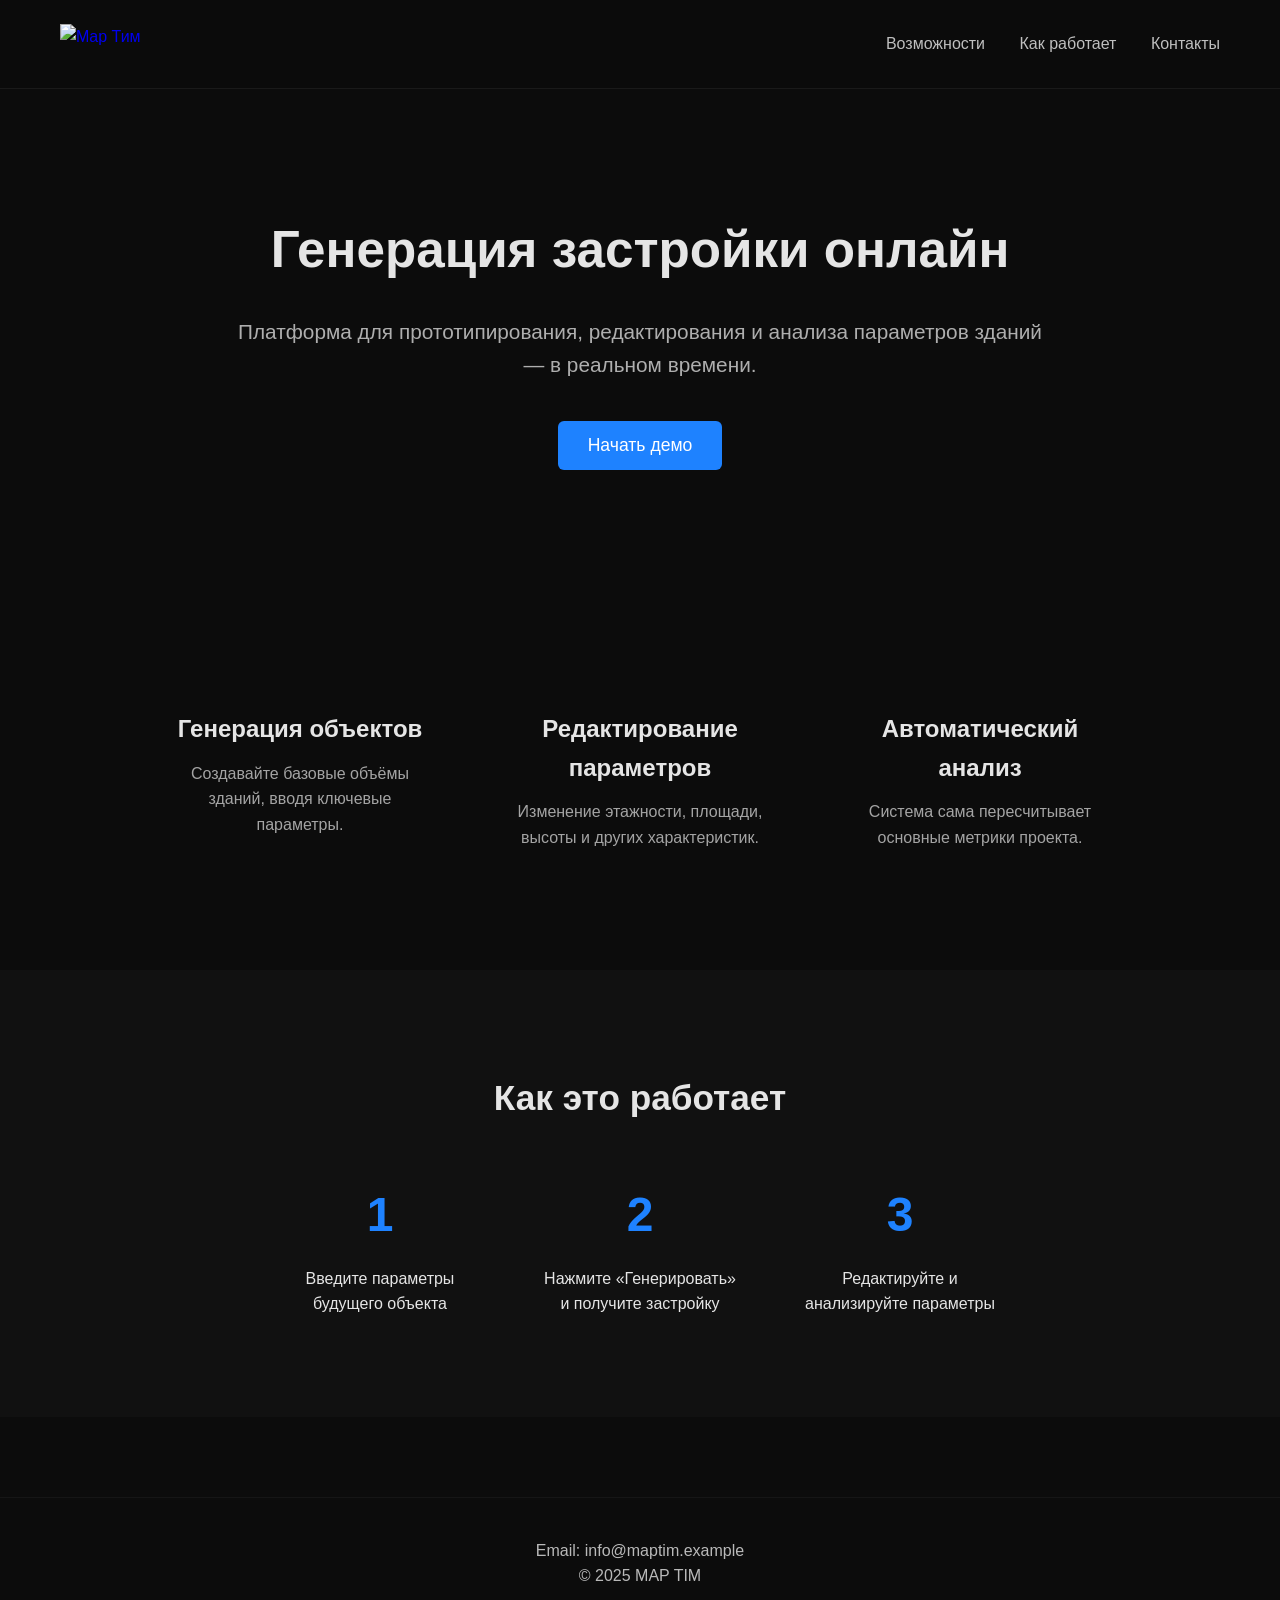
==== frontend/index.html @ 480f048e "structure upd" ====
<!DOCTYPE html>
<html lang="ru">
<head>
    <meta charset="UTF-8" />
    <meta name="viewport" content="width=device-width, initial-scale=1.0" />
    <title>Map Тим — Генерация Застройки</title>
    <link rel="stylesheet" href="style.css" />
</head>
<body>
    
<header class="header">
    <a href="index.html" class="logo-link">
        <img src="C:\vscode\startup\map tim logo.png" alt="Map Тим" class="logo-image">
    </a>
    <nav class="nav">
        <a href="#features">Возможности</a>
        <a href="#how">Как работает</a>
        <a href="#contact">Контакты</a>
    </nav>
</header>
<section class="hero">
    <h1 class="hero-title">Генерация застройки онлайн</h1>
    <p class="hero-subtitle">
        Платформа для прототипирования, редактирования и анализа параметров зданий — в реальном времени.
    </p>
    <button class="btn-primary" id="startDemo">Начать демо</button>
</section>

<section class="features" id="features">
    <div class="feature">
        <h3>Генерация объектов</h3>
        <p>Создавайте базовые объёмы зданий, вводя ключевые параметры.</p>
    </div>
    <div class="feature">
        <h3>Редактирование параметров</h3>
        <p>Изменение этажности, площади, высоты и других характеристик.</p>
    </div>
    <div class="feature">
        <h3>Автоматический анализ</h3>
        <p>Система сама пересчитывает основные метрики проекта.</p>
    </div>
</section>

<section class="how" id="how">
    <h2 class="section-title">Как это работает</h2>
    <div class="steps">
        <div class="step">
            <div class="num">1</div>
            <p>Введите параметры будущего объекта</p>
        </div>
        <div class="step">
            <div class="num">2</div>
            <p>Нажмите «Генерировать» и получите застройку</p>
        </div>
        <div class="step">
            <div class="num">3</div>
            <p>Редактируйте и анализируйте параметры</p>
        </div>
    </div>
</section>

<footer class="footer" id="contact">
    <p>Email: info@maptim.example</p>
    <p>© 2025 MAP TIM</p>
</footer>

<script src="app.js"></script>
</body>
<div id="demoModal" class="modal-overlay" style="display:none;">
  <div class="modal-content">
    <button id="closeModal" class="modal-close">&times;</button>
    <h2 class="modal-title">Введите ключ для доступа к демо версии</h2>
    <input type="text" id="accessKeyInput" class="modal-input" placeholder="Ваш ключ доступа">
    <button  id="accessKeyBtn" class="btn-primary modal-btn">Войти</button>
    <div class="modal-divider"></div>
    <button id="noKeyBtn" class="modal-link">Нет ключа</button>
    <div id="tgForm" style="display:none; margin-top:20px;">
      <label for="tgUsername" class="modal-label">Введите почту:</label>
      <input type="text" id="tgUsername" class="modal-input" placeholder="mail@example.com">
      <button id="getKeyBtn" class="btn-primary modal-btn-small">Отправить</button>
      <small class="modal-small">Бот отправит вам уникальный 16-значный ключ доступа</small>
    </div>
  </div>
</div>
</html>
---- frontend/style.css ----
* {
    margin: 0;
    padding: 0;
    box-sizing: border-box;
}

body {
    font-family: "Inter", Arial, sans-serif;
    background: #0c0c0c;
    color: #e5e5e5;
    line-height: 1.6;
}

.header {
    width: 100%;
    padding: 24px 60px;
    display: flex;
    justify-content: space-between;
    align-items: center;
    border-bottom: 1px solid #1a1a1a;
    position: sticky;
    top: 0;
    background: rgba(12, 12, 12, 0.9);
    backdrop-filter: blur(6px);
}

.logo {
    font-size: 1.6rem;
    font-weight: 700;
    letter-spacing: 2px;
}

.nav a {
    margin-left: 30px;
    font-size: 1rem;
    color: #bfbfbf;
    text-decoration: none;
    transition: 0.25s;
}

.nav a:hover {
    color: #ffffff;
}

.hero {
    padding: 120px 40px;
    text-align: center;
    max-width: 900px;
    margin: auto;
}

.hero-title {
    font-size: 3.2rem;
    font-weight: 800;
    margin-bottom: 24px;
}

.hero-subtitle {
    font-size: 1.3rem;
    opacity: 0.75;
    margin-bottom: 40px;
}

.btn-primary {
    padding: 14px 30px;
    font-size: 1.1rem;
    background: #1e82ff;
    border: none;
    color: #fff;
    border-radius: 6px;
    cursor: pointer;
    transition: 0.25s;
}

.btn-primary:hover {
    background: #006dff;
}

.features {
    padding: 100px 40px;
    display: flex;
    justify-content: center;
    gap: 40px;
}

.feature {
    width: 300px;
    padding: 20px;
    text-align: center;
}

.feature h3 {
    font-size: 1.5rem;
    margin-bottom: 12px;
}

.feature p {
    font-size: 1rem;
    opacity: 0.7;
}

.how {
    padding: 100px 40px;
    background: #111111;
}

.section-title {
    text-align: center;
    font-size: 2.2rem;
    margin-bottom: 50px;
}

.steps {
    display: flex;
    justify-content: center;
    gap: 60px;
}

.step {
    text-align: center;
    width: 200px;
}

.num {
    font-size: 3rem;
    font-weight: 900;
    color: #1e82ff;
    margin-bottom: 12px;
}


.footer {
    padding: 40px;
    text-align: center;
    border-top: 1px solid #1a1a1a;
    opacity: 0.8;
    margin-top: 80px;
}
.demo-container {
    padding: 40px;
    max-width: 1200px;
    margin: 0 auto;
}

.map-container {
    height: 600px;
    width: 100%;
    border-radius: 8px;
    overflow: hidden;
    margin-top: 30px;
    box-shadow: 0 4px 20px rgba(0, 0, 0, 0.3);
}

.demo-controls {
    display: flex;
    gap: 15px;
    margin-bottom: 20px;
    flex-wrap: wrap;
}

.control-btn {
    padding: 10px 20px;
    background: #1e82ff;
    border: none;
    color: white;
    border-radius: 4px;
    cursor: pointer;
    transition: 0.25s;
    font-size: 0.9rem;
}

.control-btn:hover {
    background: #006dff;
}

.back-btn {
    background: #555;
}

.back-btn:hover {
    background: #666;
}
.logo-link {
    text-decoration: none;
    display: flex;
    align-items: center;
}

.logo-image {
    height: 40px; 
    width: auto;
    transition: opacity 0.25s;
}

.logo-image:hover {
    opacity: 0.8;
}
.modal-overlay {
  position: fixed;
  top: 0; left: 0; width: 100vw; height: 100vh;
  background: rgba(12,12,12,0.97);
  backdrop-filter: blur(6px);
  display: flex; align-items: center; justify-content: center;
  z-index: 1000;
}

.modal-content {
  background: #181818;
  border-radius: 10px;
  padding: 40px 32px;
  box-shadow: 0 6px 32px rgba(0,0,0,0.45);
  min-width: 350px; max-width: 90vw;
  text-align: center;
}

.modal-title {
  font-size: 1.6rem;
  color: #e5e5e5;
  margin-bottom: 18px;
  font-weight: 700;
}

.modal-input {
  width: 80%;
  padding: 12px;
  margin: 12px auto;
  border-radius: 6px;
  border: 1px solid #222;
  background: #101010;
  color: #e5e5e5;
}

.modal-btn, .modal-btn-small {
  margin-top: 12px;
  width: 70%;
  padding: 12px;
}

.modal-btn-small {
  font-size: 0.95rem;
  padding: 9px;
}

.modal-divider {
  margin: 18px 0 4px 0;
  border-bottom: 1px solid #222;
}

.modal-link {
  color: #bfbfbf;
  margin-top: 7px;
  background: none;
  border: none;
  font-size: 1rem;
  cursor: pointer;
  text-decoration: underline;
  opacity: 0.9;
}

.modal-label {
  display: block;
  margin-bottom: 8px;
  color: #bfbfbf;
  font-size: 1rem;
}

.modal-small {
  display: block;
  margin-top: 7px;
  font-size: 0.95rem;
  color: #888;
}
.modal-close {
  position: absolute;
  top: 14px;
  right: 18px;
  background: none;
  border: none;
  font-size: 2.1rem;
  color: #bfbfbf;
  cursor: pointer;
  opacity: 0.9;
  z-index: 10;
  transition: color 0.2s;
}
.modal-close:hover {
  color: #e5e5e5;
}
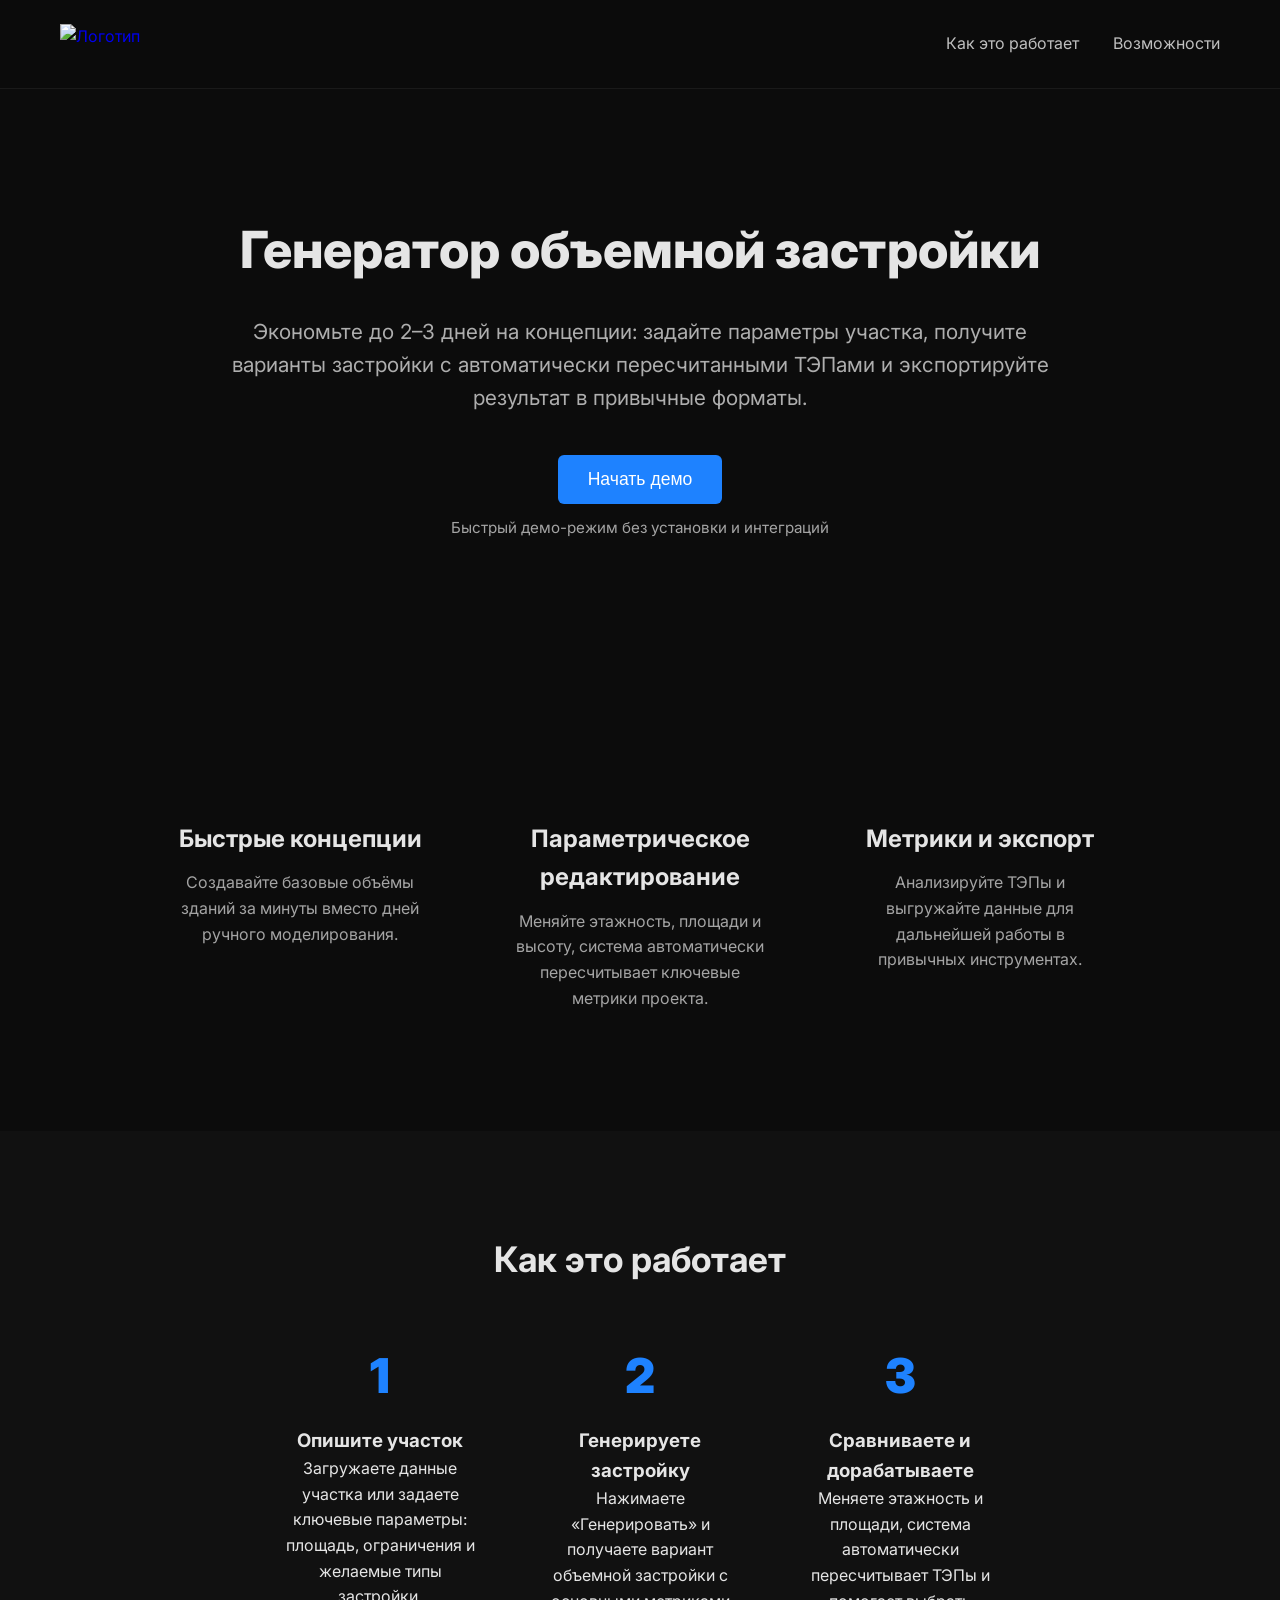
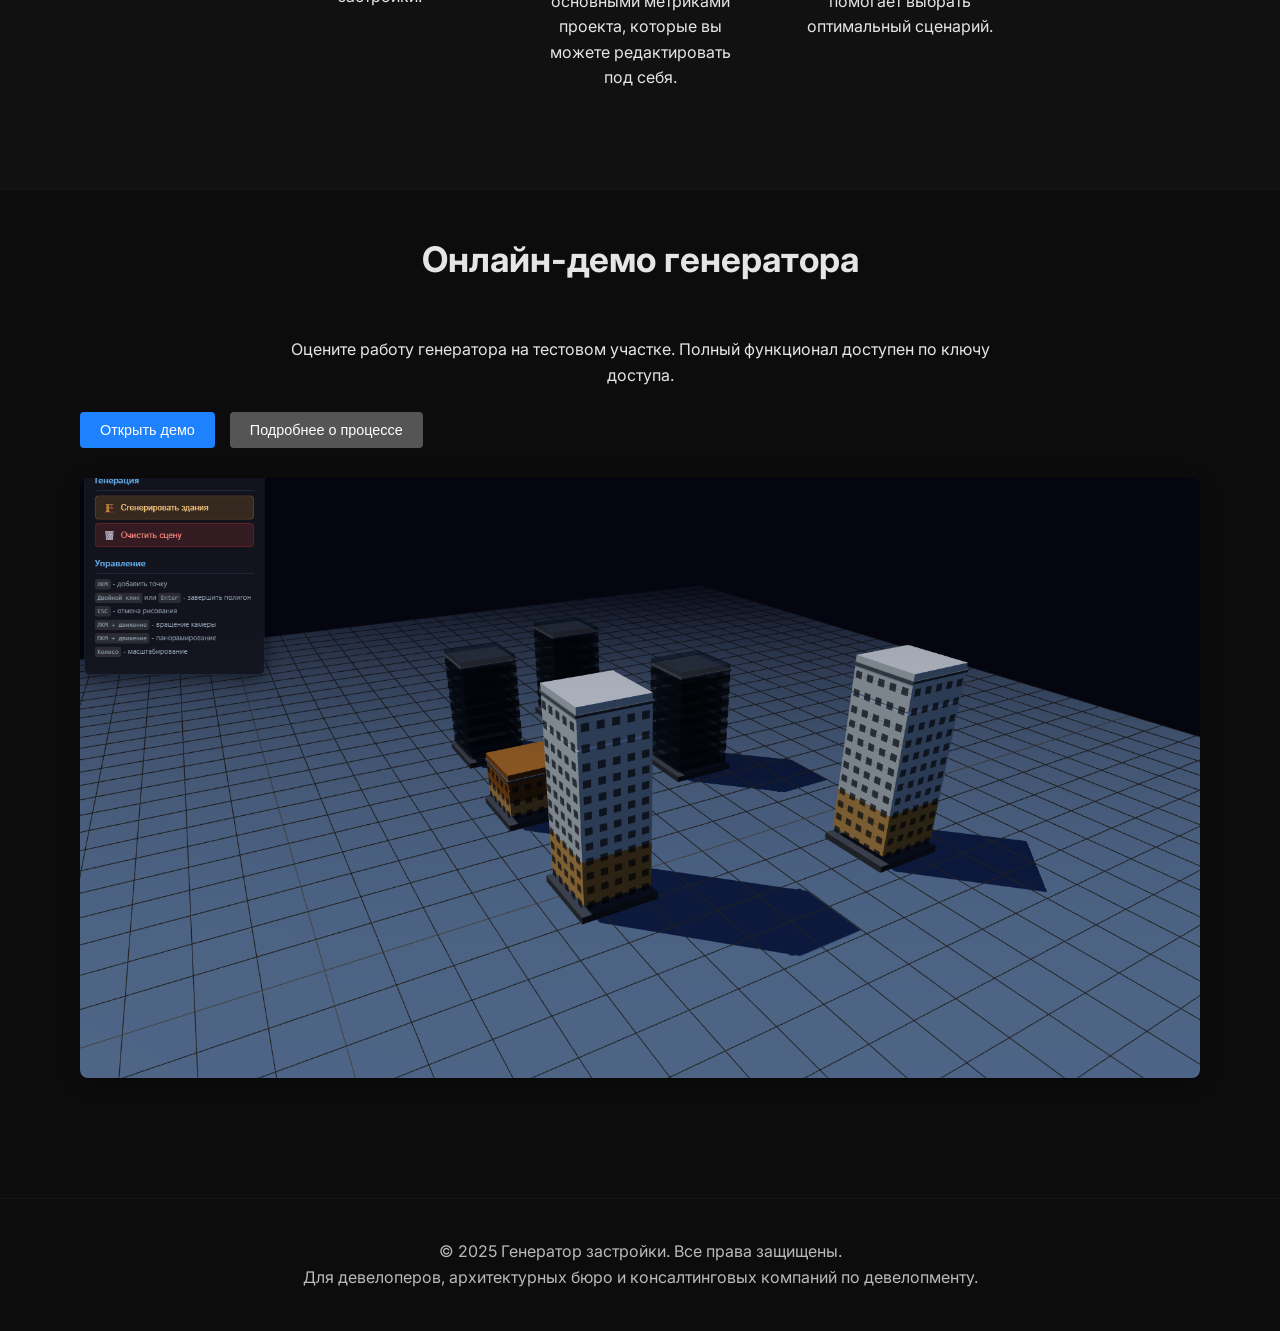
==== commit 070db0fc: "main page upd" ====
--- a/frontend/index.html
+++ b/frontend/index.html
@@ -1,85 +1,216 @@
 <!DOCTYPE html>
 <html lang="ru">
 <head>
-    <meta charset="UTF-8" />
-    <meta name="viewport" content="width=device-width, initial-scale=1.0" />
-    <title>Map Тим — Генерация Застройки</title>
-    <link rel="stylesheet" href="style.css" />
+  <meta charset="UTF-8" />
+  <title>Генератор застройки — демо</title>
+  <meta name="viewport" content="width=device-width, initial-scale=1" />
+  <meta
+    name="description"
+    content="Генератор объемной застройки для девелоперов и архитектурных бюро: быстрые концепции, автоматический пересчет ТЭПов и сравнение сценариев."
+  />
+  <link rel="stylesheet" href="style.css" />
+
+  <!-- Пример подключения Inter, если нужно -->
+  <link
+    rel="preconnect"
+    href="https://fonts.googleapis.com"
+  />
+  <link
+    rel="preconnect"
+    href="https://fonts.gstatic.com"
+    crossorigin
+  />
+  <link
+    href="https://fonts.googleapis.com/css2?family=Inter:wght@400;500;600;700;800&display=swap"
+    rel="stylesheet"
+  />
 </head>
 <body>
-    
-<header class="header">
-    <a href="index.html" class="logo-link">
-        <img src="C:\vscode\startup\map tim logo.png" alt="Map Тим" class="logo-image">
+  <!-- Шапка -->
+  <header class="header">
+    <a href="#top" class="logo-link">
+      <img src="" alt="Логотип" class="logo-image" />
     </a>
     <nav class="nav">
-        <a href="#features">Возможности</a>
-        <a href="#how">Как работает</a>
-        <a href="#contact">Контакты</a>
+      <a href="how.html">Как это работает</a>
+      <a href="features.html">Возможности</a>
     </nav>
-</header>
-<section class="hero">
-    <h1 class="hero-title">Генерация застройки онлайн</h1>
-    <p class="hero-subtitle">
-        Платформа для прототипирования, редактирования и анализа параметров зданий — в реальном времени.
-    </p>
-    <button class="btn-primary" id="startDemo">Начать демо</button>
-</section>
-
-<section class="features" id="features">
-    <div class="feature">
-        <h3>Генерация объектов</h3>
-        <p>Создавайте базовые объёмы зданий, вводя ключевые параметры.</p>
-    </div>
-    <div class="feature">
-        <h3>Редактирование параметров</h3>
-        <p>Изменение этажности, площади, высоты и других характеристик.</p>
-    </div>
-    <div class="feature">
-        <h3>Автоматический анализ</h3>
-        <p>Система сама пересчитывает основные метрики проекта.</p>
-    </div>
-</section>
-
-<section class="how" id="how">
-    <h2 class="section-title">Как это работает</h2>
-    <div class="steps">
+  </header>
+
+  <!-- Hero-секция -->
+  <main>
+    <section class="hero">
+      <h1 class="hero-title">
+        Генератор объемной застройки
+      </h1>
+      <p class="hero-subtitle">
+        Экономьте до 2–3 дней на концепции: задайте параметры участка, получите
+        варианты застройки с автоматически пересчитанными ТЭПами и
+        экспортируйте результат в привычные форматы.
+      </p>
+      <button id="startDemo" class="btn-primary">
+        Начать демо
+      </button>
+      <p
+        class="hero-subtitle"
+        style="margin-top: 12px; font-size: 0.95rem; opacity: 0.7;"
+      >
+        Быстрый демо-режим без установки и интеграций
+      </p>
+    </section>
+
+    <!-- Блок возможностей -->
+    <section class="features" id="features">
+      <div class="feature">
+        <h3>Быстрые концепции</h3>
+        <p>
+          Создавайте базовые объёмы зданий за минуты вместо дней ручного
+          моделирования.
+        </p>
+      </div>
+      <div class="feature">
+        <h3>Параметрическое редактирование</h3>
+        <p>
+          Меняйте этажность, площади и высоту, система автоматически
+          пересчитывает ключевые метрики проекта.
+        </p>
+      </div>
+      <div class="feature">
+        <h3>Метрики и экспорт</h3>
+        <p>
+          Анализируйте ТЭПы и выгружайте данные для дальнейшей работы в
+          привычных инструментах.
+        </p>
+      </div>
+    </section>
+
+    <!-- Как это работает -->
+    <section class="how" id="how">
+      <h2 class="section-title">Как это работает</h2>
+      <div class="steps">
         <div class="step">
-            <div class="num">1</div>
-            <p>Введите параметры будущего объекта</p>
+          <div class="num">1</div>
+          <h3>Опишите участок</h3>
+          <p>
+            Загружаете данные участка или задаете ключевые параметры: площадь,
+            ограничения и желаемые типы застройки.
+          </p>
         </div>
         <div class="step">
-            <div class="num">2</div>
-            <p>Нажмите «Генерировать» и получите застройку</p>
+          <div class="num">2</div>
+          <h3>Генерируете застройку</h3>
+          <p>
+            Нажимаете «Генерировать» и получаете вариант объемной
+            застройки с основными метриками проекта, которые вы можете редактировать под себя.
+          </p>
         </div>
         <div class="step">
-            <div class="num">3</div>
-            <p>Редактируйте и анализируйте параметры</p>
+          <div class="num">3</div>
+          <h3>Сравниваете и дорабатываете</h3>
+          <p>
+            Меняете этажность и площади, система автоматически пересчитывает
+            ТЭПы и помогает выбрать оптимальный сценарий.
+          </p>
         </div>
-    </div>
-</section>
-
-<footer class="footer" id="contact">
-    <p>Email: info@maptim.example</p>
-    <p>© 2025 MAP TIM</p>
-</footer>
-
-<script src="app.js"></script>
-</body>
-<div id="demoModal" class="modal-overlay" style="display:none;">
-  <div class="modal-content">
-    <button id="closeModal" class="modal-close">&times;</button>
-    <h2 class="modal-title">Введите ключ для доступа к демо версии</h2>
-    <input type="text" id="accessKeyInput" class="modal-input" placeholder="Ваш ключ доступа">
-    <button  id="accessKeyBtn" class="btn-primary modal-btn">Войти</button>
-    <div class="modal-divider"></div>
-    <button id="noKeyBtn" class="modal-link">Нет ключа</button>
-    <div id="tgForm" style="display:none; margin-top:20px;">
-      <label for="tgUsername" class="modal-label">Введите почту:</label>
-      <input type="text" id="tgUsername" class="modal-input" placeholder="mail@example.com">
-      <button id="getKeyBtn" class="btn-primary modal-btn-small">Отправить</button>
-      <small class="modal-small">Бот отправит вам уникальный 16-значный ключ доступа</small>
+      </div>
+    </section>
+
+    <!-- Превью демо / карта -->
+    <section class="demo-container" id="demo">
+      <h2 class="section-title">Онлайн-демо генератора</h2>
+      <p style="text-align: center; max-width: 700px; margin: 0 auto 24px;">
+        Оцените работу генератора на тестовом участке. Полный функционал доступен
+        по ключу доступа.
+      </p>
+
+      <div class="demo-controls">
+        <button class="control-btn" id="openDemoFromSection">
+          Открыть демо
+        </button>
+        <button class="control-btn back-btn" onclick="window.location.href='#how'">
+          Подробнее о процессе
+        </button>
+      </div>
+
+      <div class="map-container">
+        <img
+          src="../assets/demo-preview.png"
+          alt="Превью генератора застройки"
+          style="width: 100%; height: 100%; object-fit: cover;"
+        />
+      </div>
+    </section>
+  </main>
+
+  <!-- Подвал -->
+  <footer class="footer">
+    <p>© 2025 Генератор застройки. Все права защищены.</p>
+    <p>
+      Для девелоперов, архитектурных бюро и консалтинговых компаний по
+      девелопменту.
+    </p>
+    <!-- можно добавить ссылки на политику и контакты -->
+  </footer>
+
+  <!-- Модальное окно (доступ по ключу) -->
+  <div id="demoModal" class="modal-overlay" style="display: none;">
+    <div class="modal-content">
+      <button id="closeModal" class="modal-close">&times;</button>
+      <h2 class="modal-title">Доступ к демо-версии</h2>
+      <p class="modal-small">
+        Введите email и ключ, чтобы получить доступ к полному демо генератора
+        застройки.
+      </p>
+
+      <label for="tgUsername" class="modal-label">Email</label>
+      <input
+        type="email"
+        id="tgUsername"
+        class="modal-input"
+        placeholder="you@company.ru"
+      />
+
+      <label for="accessKeyInput" class="modal-label">Ключ доступа</label>
+      <input
+        type="text"
+        id="accessKeyInput"
+        class="modal-input"
+        placeholder="Вставьте полученный ключ"
+      />
+
+      <button id="accessKeyBtn" class="modal-btn btn-primary">
+        Войти в демо
+      </button>
+
+      <div class="modal-divider"></div>
+
+      <p class="modal-small">
+        Еще нет ключа? Оставьте email — вышлем персональный ключ доступа.
+      </p>
+      <button id="getKeyBtn" class="modal-btn-small control-btn">
+        Получить ключ на email
+      </button>
+
+      <!-- Дополнительная форма, если вы хотите разносить сценарии -->
+      <form id="tgForm" style="display: none; margin-top: 16px;">
+        <!-- При желании можно сделать отдельную форму для заявки -->
+      </form>
     </div>
   </div>
-</div>
+
+  <script src="app.js"></script>
+  <script>
+    // Проброс кнопки из блока демо к той же логике открытия модалки
+    document.addEventListener('DOMContentLoaded', function () {
+      var openDemoBtn = document.getElementById('openDemoFromSection');
+      var startDemoBtn = document.getElementById('startDemo');
+
+      if (openDemoBtn && startDemoBtn) {
+        openDemoBtn.addEventListener('click', function () {
+          startDemoBtn.click();
+        });
+      }
+    });
+  </script>
+</body>
 </html>
--- a/frontend/style.css
+++ b/frontend/style.css
@@ -3,7 +3,9 @@
     padding: 0;
     box-sizing: border-box;
 }
-
+html{
+    scroll-behavior: smooth;
+}
 body {
     font-family: "Inter", Arial, sans-serif;
     background: #0c0c0c;
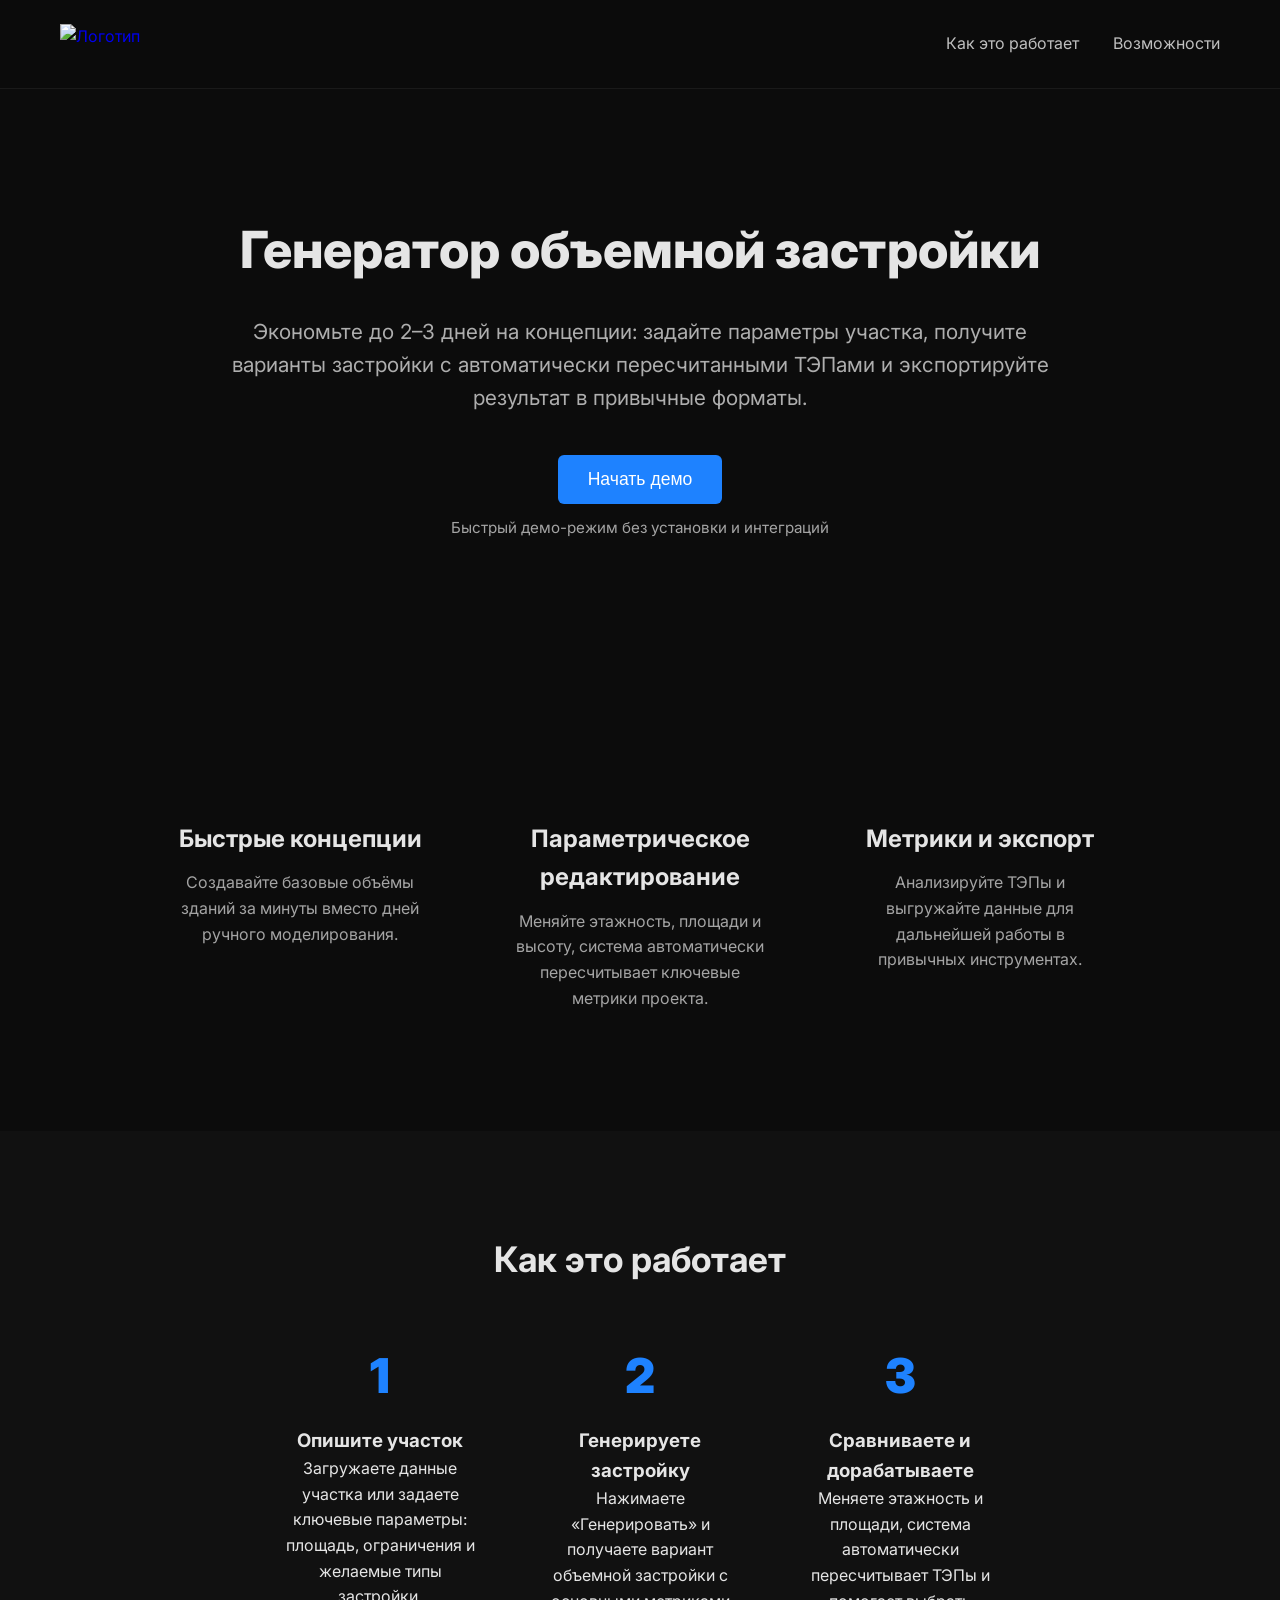
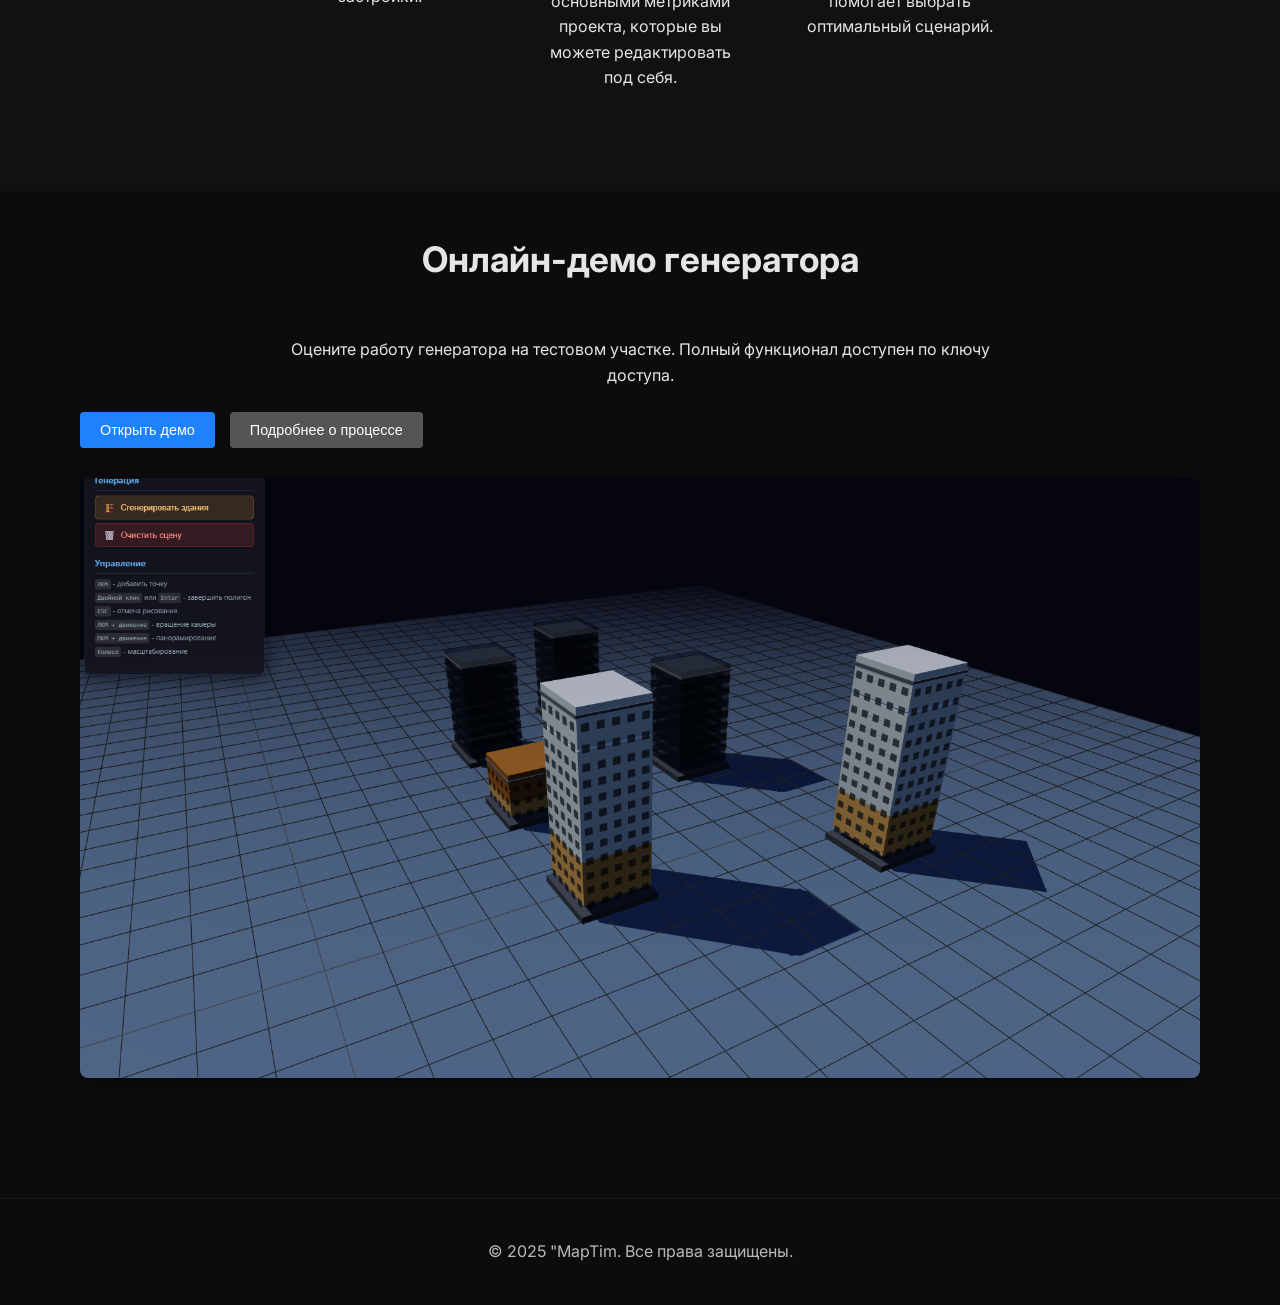
==== commit 270b8d9d: "'how' page added" ====
--- a/frontend/index.html
+++ b/frontend/index.html
@@ -144,12 +144,7 @@
 
   <!-- Подвал -->
   <footer class="footer">
-    <p>© 2025 Генератор застройки. Все права защищены.</p>
-    <p>
-      Для девелоперов, архитектурных бюро и консалтинговых компаний по
-      девелопменту.
-    </p>
-    <!-- можно добавить ссылки на политику и контакты -->
+    <p>© 2025 "MapTim. Все права защищены.</p>
   </footer>
 
   <!-- Модальное окно (доступ по ключу) -->
--- a/frontend/style.css
+++ b/frontend/style.css
@@ -288,4 +288,155 @@
 .modal-close:hover {
   color: #e5e5e5;
 }
-    +/* Планшеты: до 1024px */
+@media (max-width: 1024px) {
+  .header {
+    padding: 16px 24px;
+  }
+
+  .hero {
+    padding: 80px 24px;
+  }
+
+  .hero-title {
+    font-size: 2.6rem;
+  }
+
+  .hero-subtitle {
+    font-size: 1.15rem;
+    margin-bottom: 28px;
+  }
+
+  .features {
+    padding: 60px 24px;
+    gap: 24px;
+  }
+
+  .how {
+    padding: 60px 24px;
+  }
+
+  .demo-container {
+    padding: 40px 24px;
+  }
+
+  .map-container {
+    height: 450px;
+  }
+}
+
+/*бзаоваая адаптивная верстка*/
+
+/* Мобильные: до 768px */
+@media (max-width: 768px) {
+  .header {
+    padding: 12px 16px;
+    flex-direction: row;
+  }
+
+  .nav a {
+    margin-left: 16px;
+    font-size: 0.9rem;
+  }
+
+  .hero {
+    padding: 60px 16px;
+  }
+
+  .hero-title {
+    font-size: 2rem;
+  }
+
+  .hero-subtitle {
+    font-size: 1rem;
+    margin-bottom: 24px;
+  }
+
+  .btn-primary {
+    width: 100%;
+    max-width: 320px;
+  }
+
+  .features {
+    padding: 50px 16px;
+    flex-direction: column;
+    align-items: center;
+  }
+
+  .feature {
+    width: 100%;
+    max-width: 360px;
+  }
+
+  .how {
+    padding: 50px 16px;
+  }
+
+  .steps {
+    flex-direction: column;
+    gap: 32px;
+    align-items: center;
+  }
+
+  .step {
+    width: 100%;
+    max-width: 280px;
+  }
+
+  .demo-container {
+    padding: 40px 16px;
+  }
+
+  .demo-controls {
+    justify-content: center;
+  }
+
+  .control-btn {
+    width: 100%;
+    max-width: 320px;
+    text-align: center;
+  }
+
+  .map-container {
+    height: 320px;
+  }
+
+  .footer {
+    padding: 24px 16px;
+    margin-top: 40px;
+  }
+
+  .modal-content {
+    padding: 28px 20px;
+    min-width: auto;
+    width: 90vw;
+  }
+
+  .modal-input {
+    width: 100%;
+  }
+
+  .modal-btn,
+  .modal-btn-small {
+    width: 100%;
+  }
+}
+
+/* Очень маленькие экраны: до 480px */
+@media (max-width: 480px) {
+  .hero-title {
+    font-size: 1.7rem;
+  }
+
+  .header {
+    padding-inline: 12px;
+  }
+
+  .nav a {
+    margin-left: 12px;
+  }
+
+  .map-container {
+    height: 260px;
+  }
+}
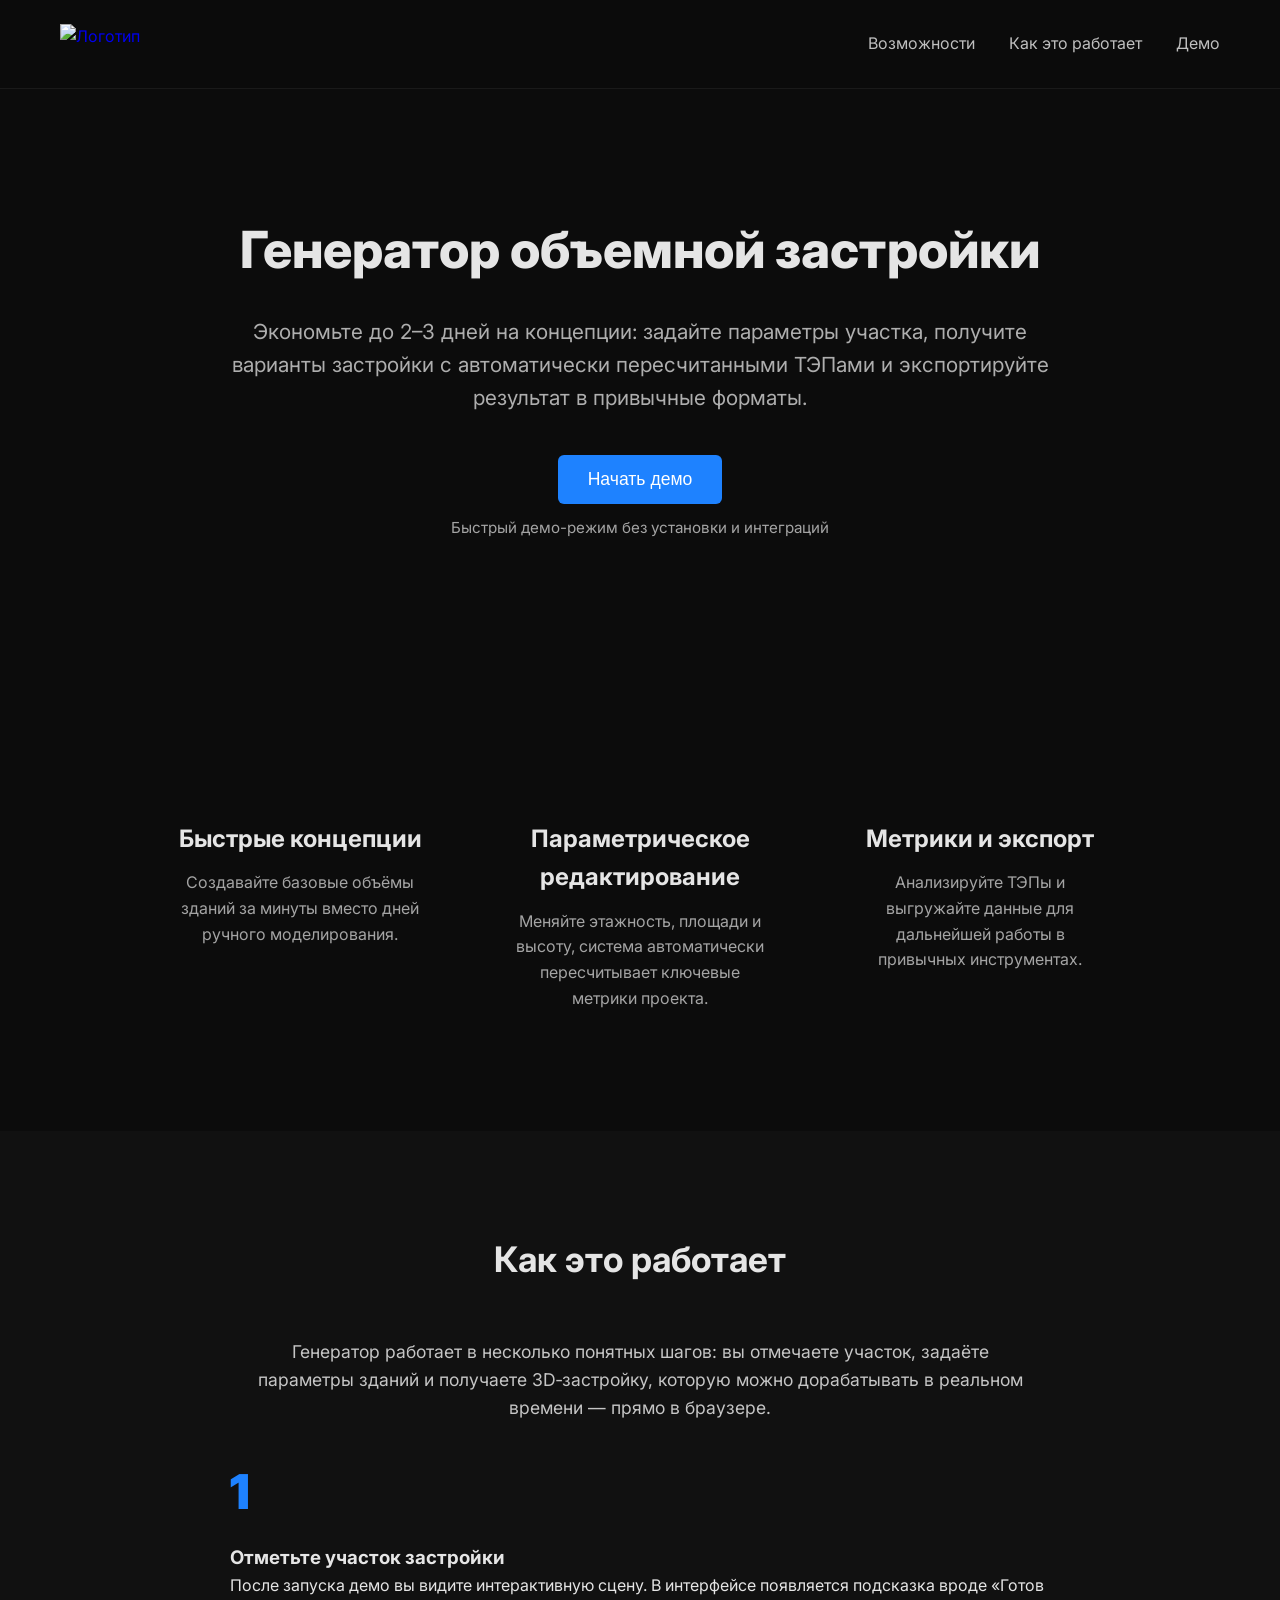
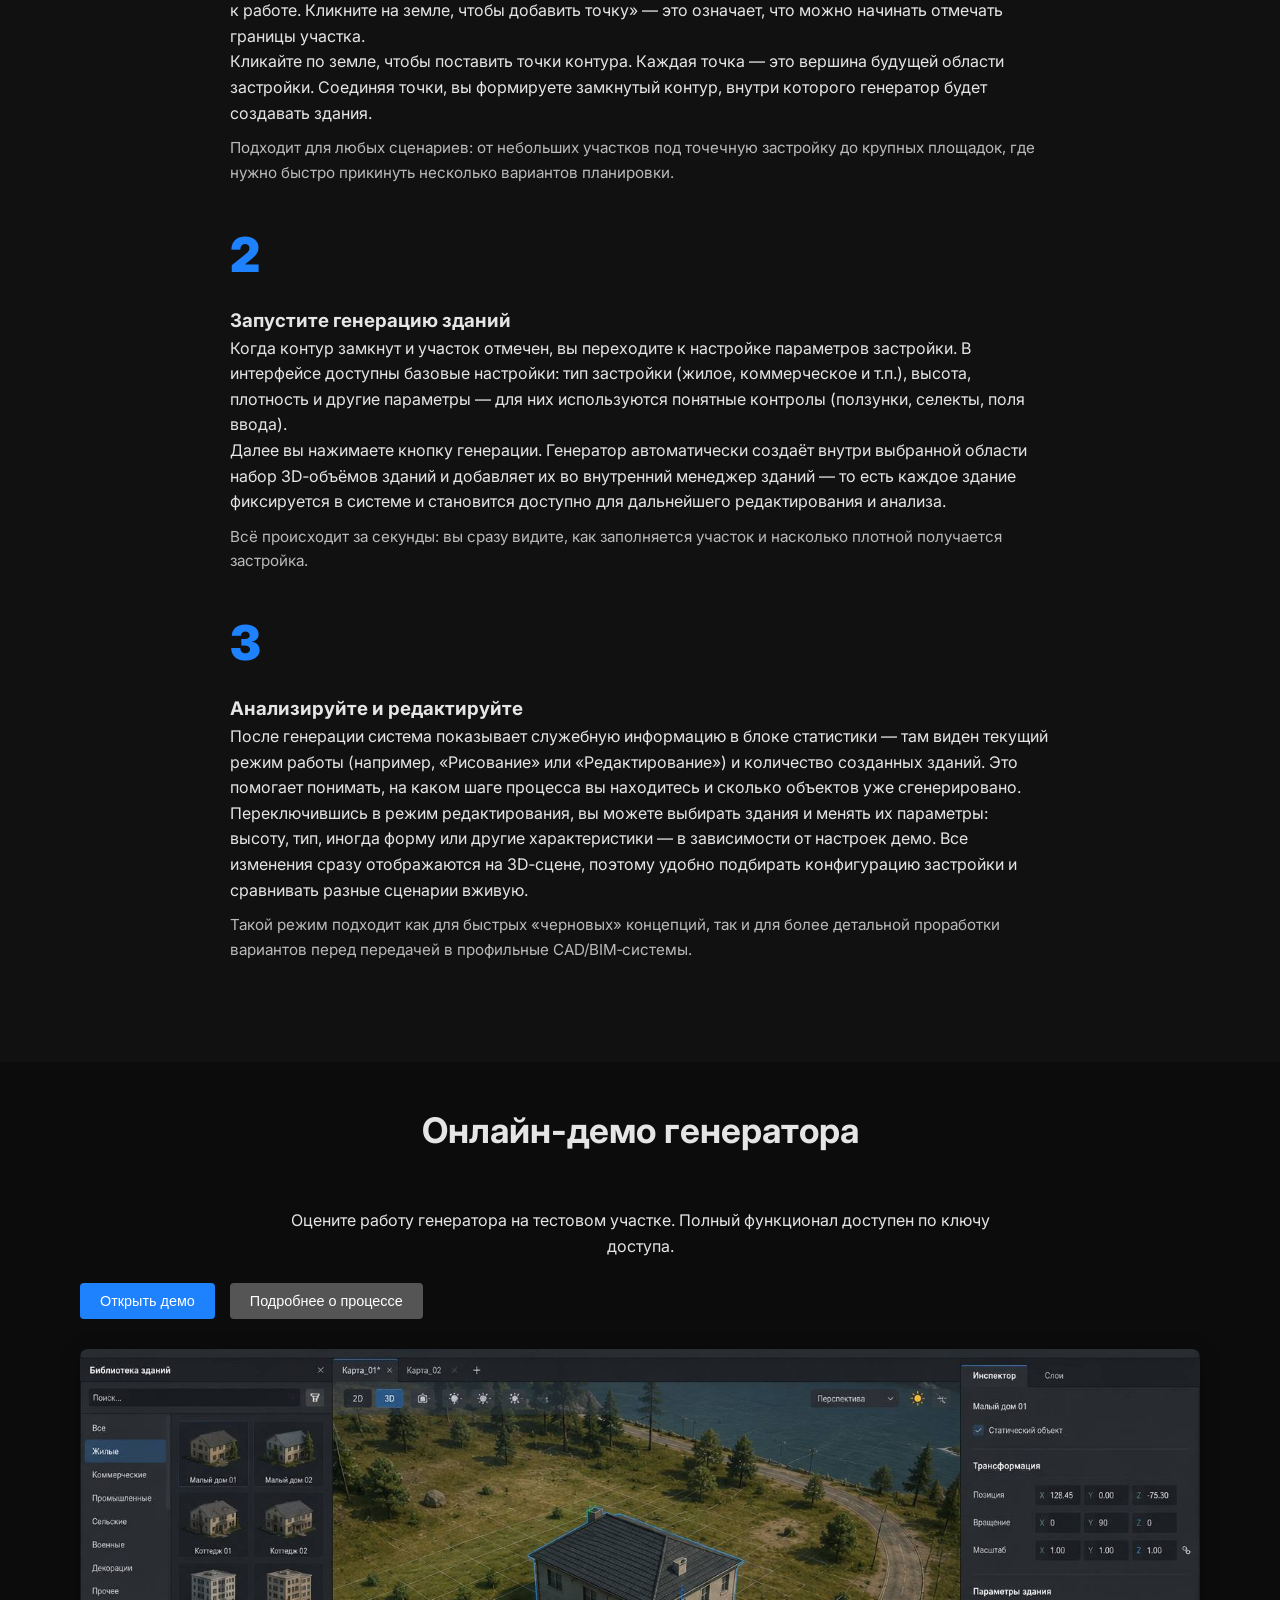
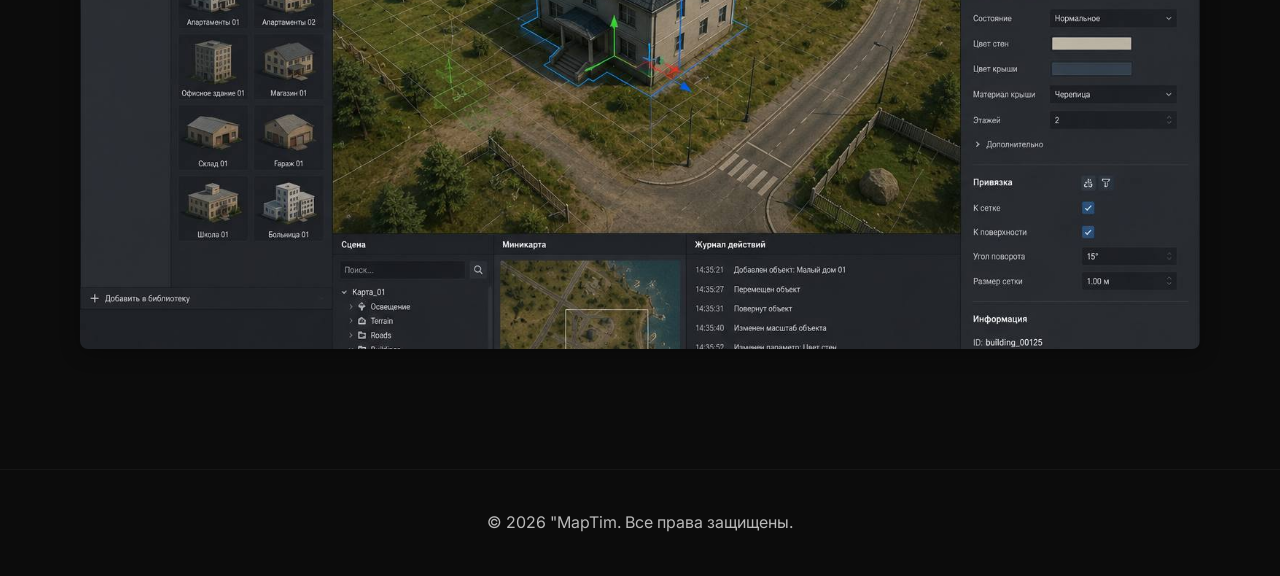
==== commit c69cf58f: "ui upd" ====
--- a/frontend/index.html
+++ b/frontend/index.html
@@ -32,8 +32,9 @@
       <img src="" alt="Логотип" class="logo-image" />
     </a>
     <nav class="nav">
-      <a href="how.html">Как это работает</a>
-      <a href="features.html">Возможности</a>
+      <a href="#features">Возможности</a>
+      <a href="#how">Как это работает</a>
+      <a href="#demo">Демо</a>
     </nav>
   </header>
 
@@ -87,29 +88,79 @@
     <!-- Как это работает -->
     <section class="how" id="how">
       <h2 class="section-title">Как это работает</h2>
-      <div class="steps">
+      <p class="section-intro">
+        Генератор работает в несколько понятных шагов: вы отмечаете участок,
+        задаёте параметры зданий и получаете 3D‑застройку, которую можно
+        дорабатывать в реальном времени — прямо в браузере.
+      </p>
+
+      <div class="steps steps--detailed">
         <div class="step">
           <div class="num">1</div>
-          <h3>Опишите участок</h3>
-          <p>
-            Загружаете данные участка или задаете ключевые параметры: площадь,
-            ограничения и желаемые типы застройки.
+          <h3>Отметьте участок застройки</h3>
+          <p>
+            После запуска демо вы видите интерактивную сцену. В интерфейсе
+            появляется подсказка вроде «Готов к работе. Кликните на земле,
+            чтобы добавить точку» — это означает, что можно начинать отмечать
+            границы участка.
+          </p>
+          <p>
+            Кликайте по земле, чтобы поставить точки контура. Каждая точка —
+            это вершина будущей области застройки. Соединяя точки, вы
+            формируете замкнутый контур, внутри которого генератор будет
+            создавать здания.
+          </p>
+          <p class="step-tip">
+            Подходит для любых сценариев: от небольших участков под точечную
+            застройку до крупных площадок, где нужно быстро прикинуть несколько
+            вариантов планировки.
           </p>
         </div>
+
         <div class="step">
           <div class="num">2</div>
-          <h3>Генерируете застройку</h3>
-          <p>
-            Нажимаете «Генерировать» и получаете вариант объемной
-            застройки с основными метриками проекта, которые вы можете редактировать под себя.
+          <h3>Запустите генерацию зданий</h3>
+          <p>
+            Когда контур замкнут и участок отмечен, вы переходите к настройке
+            параметров застройки. В интерфейсе доступны базовые настройки:
+            тип застройки (жилое, коммерческое и т.п.), высота, плотность и
+            другие параметры — для них используются понятные контролы
+            (ползунки, селекты, поля ввода).
+          </p>
+          <p>
+            Далее вы нажимаете кнопку генерации. Генератор автоматически
+            создаёт внутри выбранной области набор 3D‑объёмов зданий и
+            добавляет их во внутренний менеджер зданий — то есть каждое
+            здание фиксируется в системе и становится доступно для
+            дальнейшего редактирования и анализа.
+          </p>
+          <p class="step-tip">
+            Всё происходит за секунды: вы сразу видите, как заполняется
+            участок и насколько плотной получается застройка.
           </p>
         </div>
+
         <div class="step">
           <div class="num">3</div>
-          <h3>Сравниваете и дорабатываете</h3>
-          <p>
-            Меняете этажность и площади, система автоматически пересчитывает
-            ТЭПы и помогает выбрать оптимальный сценарий.
+          <h3>Анализируйте и редактируйте</h3>
+          <p>
+            После генерации система показывает служебную информацию в блоке
+            статистики — там виден текущий режим работы (например,
+            «Рисование» или «Редактирование») и количество созданных зданий.
+            Это помогает понимать, на каком шаге процесса вы находитесь и
+            сколько объектов уже сгенерировано.
+          </p>
+          <p>
+            Переключившись в режим редактирования, вы можете выбирать здания
+            и менять их параметры: высоту, тип, иногда форму или другие
+            характеристики — в зависимости от настроек демо. Все изменения
+            сразу отображаются на 3D‑сцене, поэтому удобно подбирать
+            конфигурацию застройки и сравнивать разные сценарии вживую.
+          </p>
+          <p class="step-tip">
+            Такой режим подходит как для быстрых «черновых» концепций, так и
+            для более детальной проработки вариантов перед передачей в
+            профильные CAD/BIM‑системы.
           </p>
         </div>
       </div>
@@ -134,7 +185,7 @@
 
       <div class="map-container">
         <img
-          src="../assets/demo-preview.png"
+          src="assets/preview.png"
           alt="Превью генератора застройки"
           style="width: 100%; height: 100%; object-fit: cover;"
         />
@@ -144,7 +195,7 @@
 
   <!-- Подвал -->
   <footer class="footer">
-    <p>© 2025 "MapTim. Все права защищены.</p>
+    <p>© 2026 "MapTim. Все права защищены.</p>
   </footer>
 
   <!-- Модальное окно (доступ по ключу) -->
--- a/frontend/style.css
+++ b/frontend/style.css
@@ -112,6 +112,14 @@
     margin-bottom: 50px;
 }
 
+.section-intro {
+    font-size: 1.1rem;
+    opacity: 0.85;
+    text-align: center;
+    max-width: 780px;
+    margin: 0 auto 32px;
+}
+
 .steps {
     display: flex;
     justify-content: center;
@@ -121,6 +129,26 @@
 .step {
     text-align: center;
     width: 200px;
+}
+
+.steps--detailed {
+    flex-direction: column;
+    align-items: stretch;
+    gap: 32px;
+    max-width: 820px;
+    margin: 0 auto;
+}
+
+.steps--detailed .step {
+    width: 100%;
+    max-width: none;
+    text-align: left;
+}
+
+.step-tip {
+    margin-top: 10px;
+    font-size: 0.95rem;
+    opacity: 0.8;
 }
 
 .num {
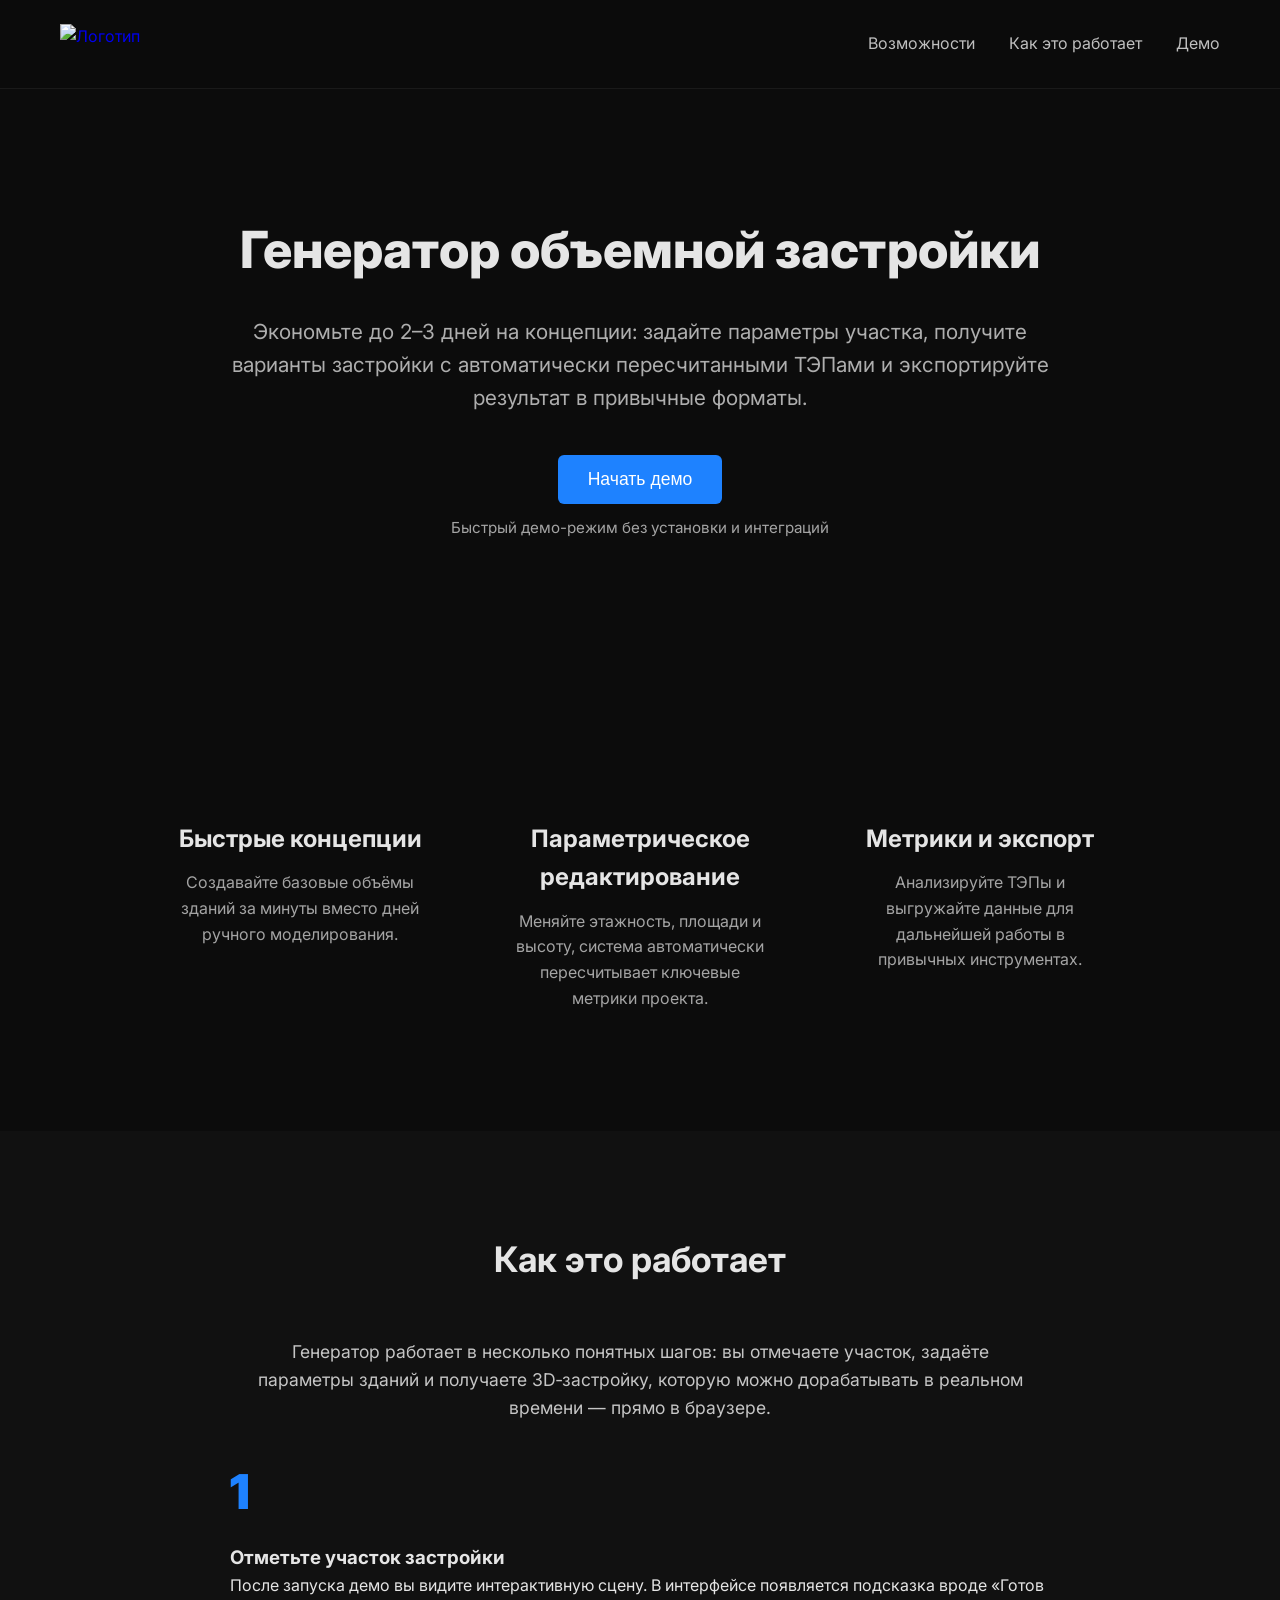
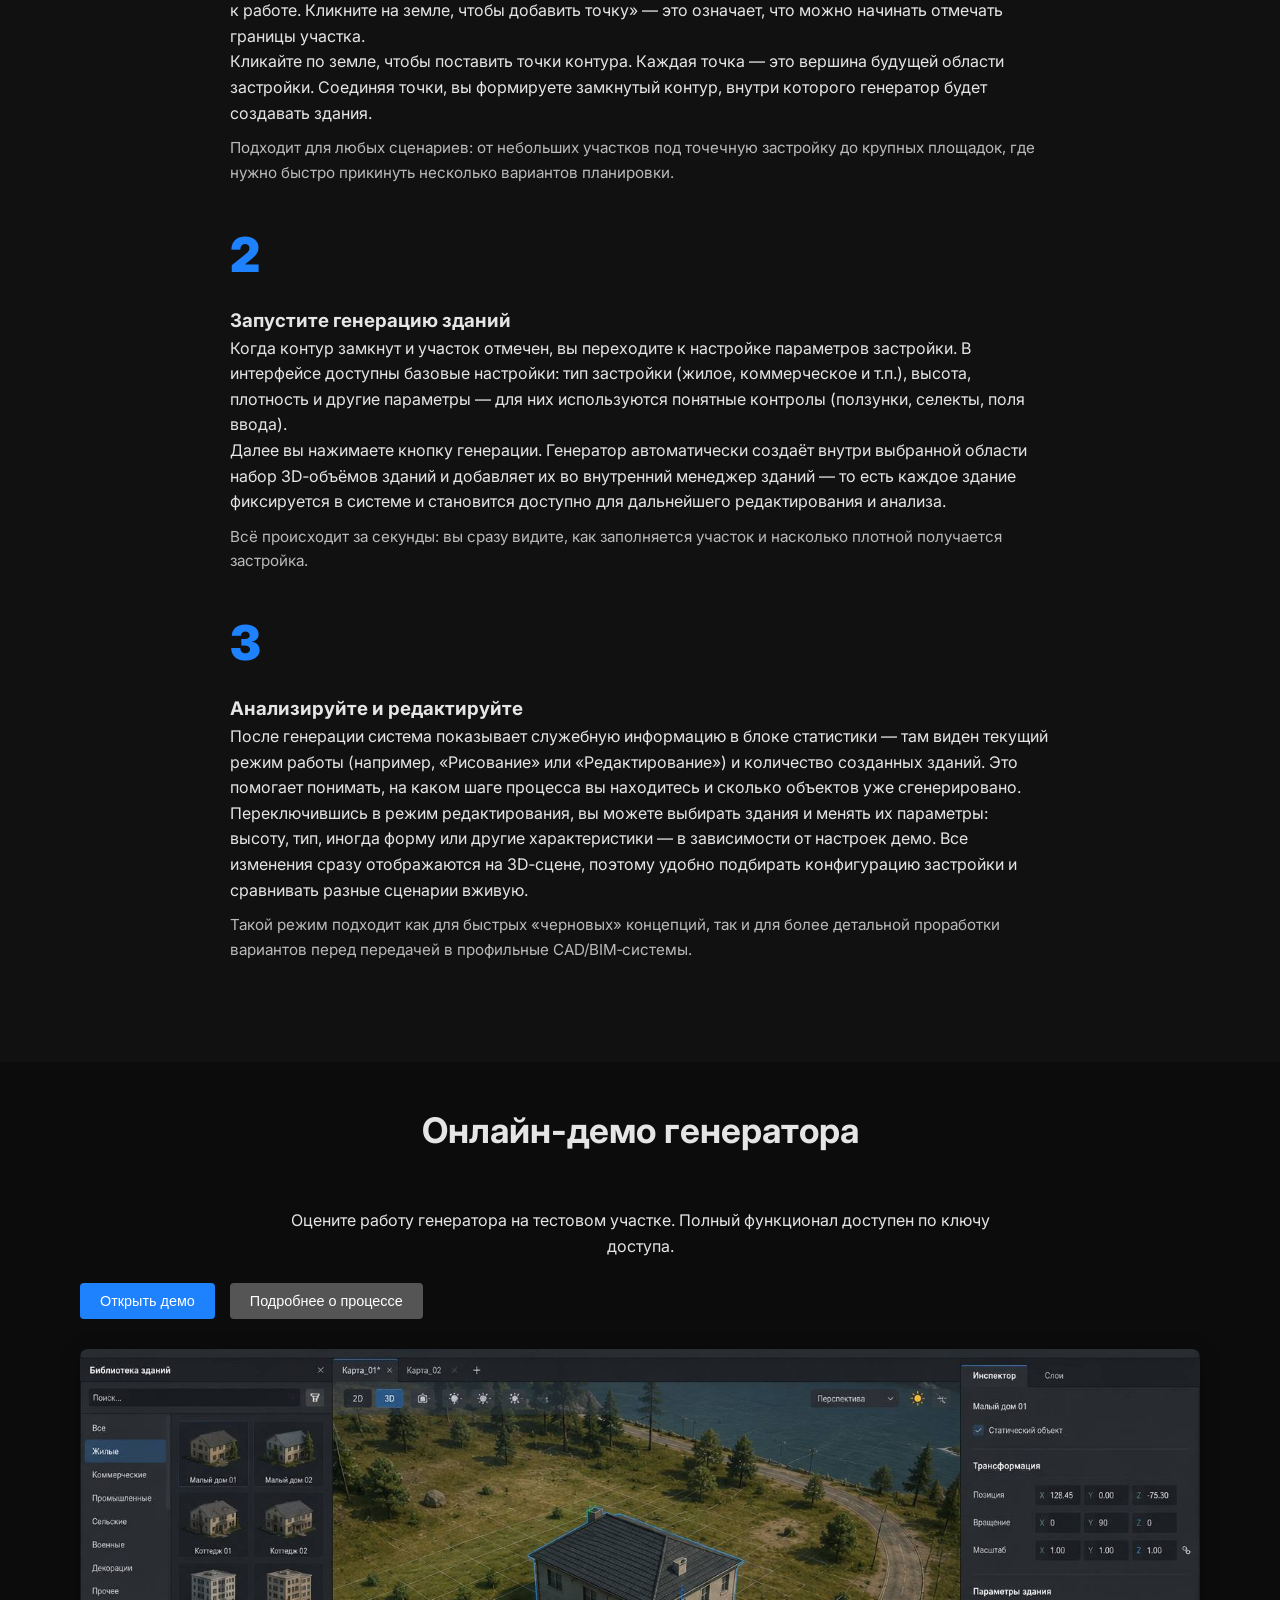
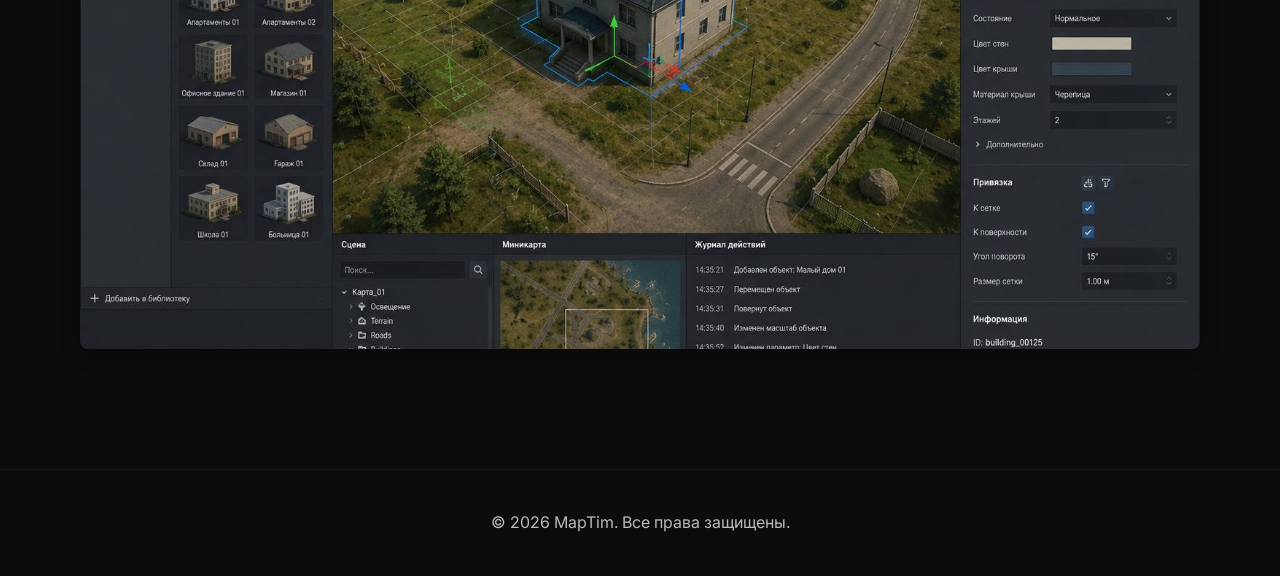
==== commit 48823e49: "major security upd" ====
--- a/frontend/index.html
+++ b/frontend/index.html
@@ -195,7 +195,7 @@
 
   <!-- Подвал -->
   <footer class="footer">
-    <p>© 2026 "MapTim. Все права защищены.</p>
+    <p>© 2026 MapTim. Все права защищены.</p>
   </footer>
 
   <!-- Модальное окно (доступ по ключу) -->
